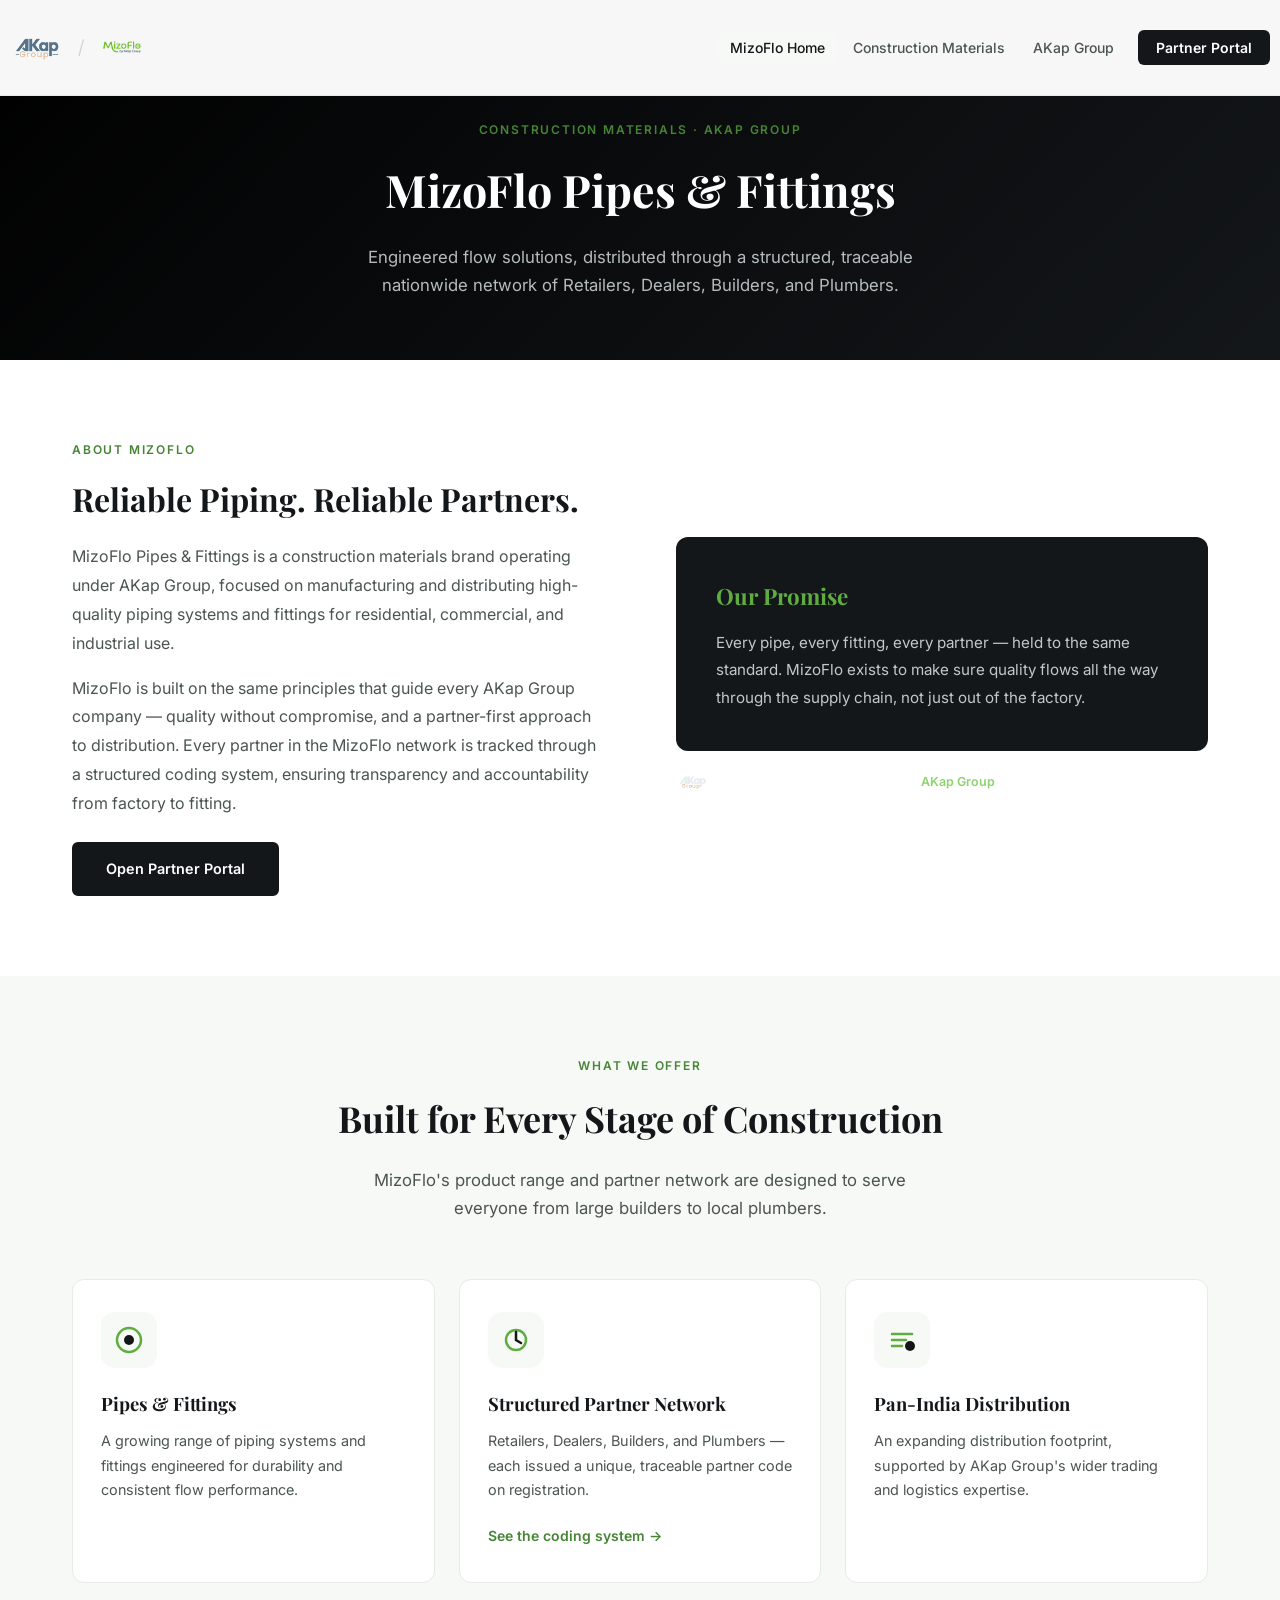
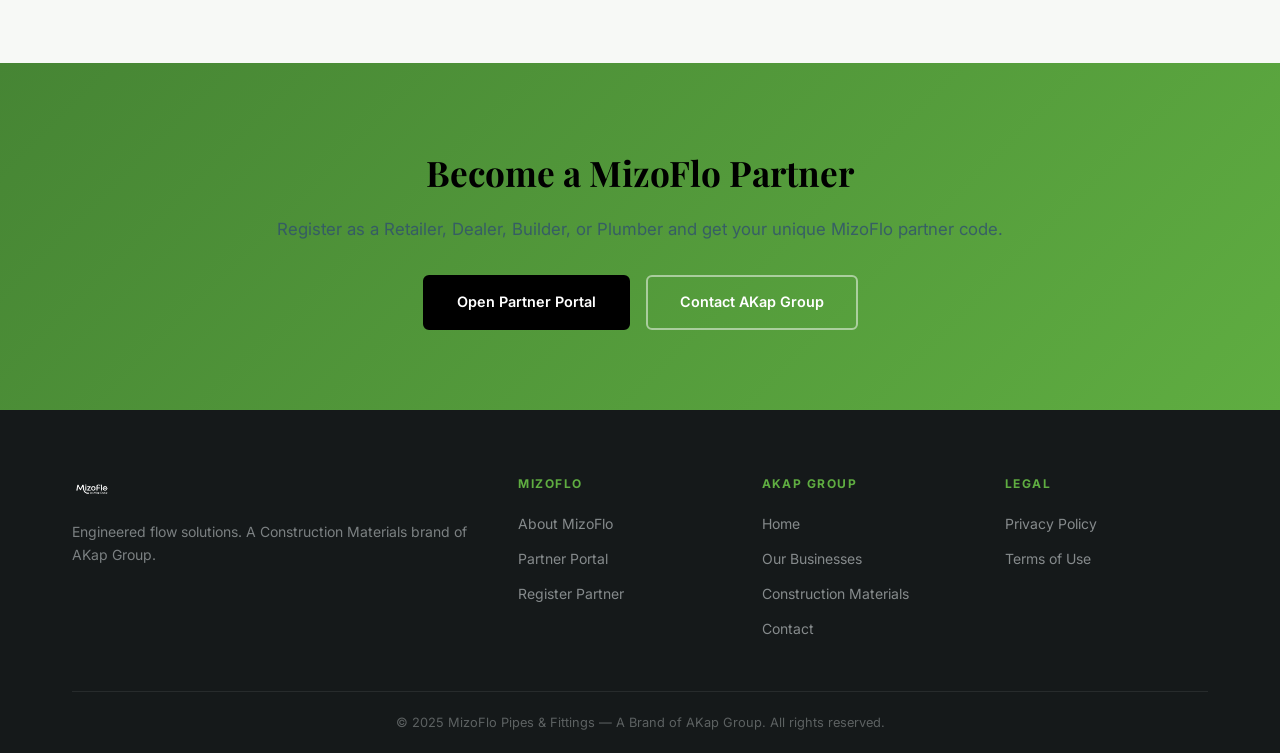
==== mizoflo.html @ f7d54fea "Add files via upload" ====
<!DOCTYPE html>
<html lang="en">
<head>
<meta charset="UTF-8">
<meta name="viewport" content="width=device-width, initial-scale=1.0">
<title>MizoFlo Pipes &amp; Fittings | A Construction Materials Brand of AKap Group</title>
<link rel="preconnect" href="https://fonts.googleapis.com">
<link href="https://fonts.googleapis.com/css2?family=Inter:wght@300;400;500;600;700&family=Playfair+Display:wght@400;600;700&display=swap" rel="stylesheet">
<link rel="stylesheet" href="style.css">
<link rel="stylesheet" href="mizoflo-theme.css">
</head>
<body>

<nav class="navbar" id="navbar">
  <div class="nav-container">
    <div class="dual-brand-logos">
      <a href="index.html" class="parent-brand-link" title="AKap Group">
        <img src="images/logo-light.png" alt="AKap Group" class="parent-brand-logo">
      </a>
      <span class="brand-divider">/</span>
      <a href="mizoflo.html" class="sub-brand-link" title="MizoFlo Pipes & Fittings">
        <img src="images/mizoflo-logo.png" alt="MizoFlo Pipes &amp; Fittings" class="sub-brand-logo">
      </a>
    </div>
    <button class="hamburger" id="hamburger" aria-label="Toggle menu"><span></span><span></span><span></span></button>
    <ul class="nav-links" id="navLinks">
      <li><a href="mizoflo.html" class="active">MizoFlo Home</a></li>
      <li><a href="construction-materials.html">Construction Materials</a></li>
      <li><a href="index.html">AKap Group</a></li>
      <li><a href="mizoflo-portal.html" class="nav-portal-btn">Partner Portal</a></li>
    </ul>
  </div>
</nav>

<section class="page-hero">
  <div class="container">
    <div class="section-eyebrow">Construction Materials · AKap Group</div>
    <h1>MizoFlo Pipes &amp; Fittings</h1>
    <p>Engineered flow solutions, distributed through a structured, traceable nationwide network of Retailers, Dealers, Builders, and Plumbers.</p>
  </div>
</section>

<section class="section">
  <div class="container">
    <div class="about-intro">
      <div class="about-text">
        <div class="section-eyebrow">About MizoFlo</div>
        <h2>Reliable Piping. Reliable Partners.</h2>
        <p>MizoFlo Pipes &amp; Fittings is a construction materials brand operating under AKap Group, focused on manufacturing and distributing high-quality piping systems and fittings for residential, commercial, and industrial use.</p>
        <p>MizoFlo is built on the same principles that guide every AKap Group company — quality without compromise, and a partner-first approach to distribution. Every partner in the MizoFlo network is tracked through a structured coding system, ensuring transparency and accountability from factory to fitting.</p>
        <a href="mizoflo-portal.html" class="btn-primary" style="margin-top: 8px;">Open Partner Portal</a>
      </div>
      <div>
        <div class="about-highlight">
          <h3>Our Promise</h3>
          <p>Every pipe, every fitting, every partner — held to the same standard. MizoFlo exists to make sure quality flows all the way through the supply chain, not just out of the factory.</p>
        </div>
        <div class="parent-brand-badge" style="margin-top:20px;">
          <img src="images/logo-dark.png" alt="AKap Group">
          <span>A Construction Materials brand of <a href="index.html">AKap Group</a></span>
        </div>
      </div>
    </div>
  </div>
</section>

<section class="section businesses-section" style="background: var(--off-white);">
  <div class="container">
    <div class="section-header">
      <div class="section-eyebrow">What We Offer</div>
      <h2>Built for Every Stage of Construction</h2>
      <p>MizoFlo's product range and partner network are designed to serve everyone from large builders to local plumbers.</p>
    </div>
    <div class="business-grid">
      <div class="business-card">
        <div class="business-icon-wrap">
          <svg width="32" height="32" viewBox="0 0 32 32" fill="none"><circle cx="16" cy="16" r="12" stroke="#5FAD41" stroke-width="2.5"/><circle cx="16" cy="16" r="5" fill="#14171A"/></svg>
        </div>
        <h3>Pipes &amp; Fittings</h3>
        <p>A growing range of piping systems and fittings engineered for durability and consistent flow performance.</p>
      </div>
      <div class="business-card">
        <div class="business-icon-wrap">
          <svg width="32" height="32" viewBox="0 0 32 32" fill="none"><circle cx="16" cy="16" r="10" stroke="#5FAD41" stroke-width="2.5"/><path d="M16 8v8l5 3" stroke="#14171A" stroke-width="2.5" stroke-linecap="round"/></svg>
        </div>
        <h3>Structured Partner Network</h3>
        <p>Retailers, Dealers, Builders, and Plumbers — each issued a unique, traceable partner code on registration.</p>
        <a href="mizoflo-portal.html#nomenclature" class="card-link">See the coding system →</a>
      </div>
      <div class="business-card">
        <div class="business-icon-wrap">
          <svg width="32" height="32" viewBox="0 0 32 32" fill="none"><path d="M6 10h20M6 16h14M6 22h10" stroke="#5FAD41" stroke-width="2.5" stroke-linecap="round"/><circle cx="24" cy="22" r="5" fill="#14171A"/></svg>
        </div>
        <h3>Pan-India Distribution</h3>
        <p>An expanding distribution footprint, supported by AKap Group's wider trading and logistics expertise.</p>
      </div>
    </div>
  </div>
</section>

<section class="cta-section">
  <div class="container">
    <div class="cta-inner">
      <h2>Become a MizoFlo Partner</h2>
      <p>Register as a Retailer, Dealer, Builder, or Plumber and get your unique MizoFlo partner code.</p>
      <div class="cta-actions">
        <a href="mizoflo-portal.html" class="btn-primary">Open Partner Portal</a>
        <a href="contact.html" class="btn-secondary-light">Contact AKap Group</a>
      </div>
    </div>
  </div>
</section>

<footer class="footer">
  <div class="container">
    <div class="footer-grid">
      <div class="footer-brand">
        <div class="footer-logo" style="margin-bottom:14px;">
          <img src="images/mizoflo-logo.png" alt="MizoFlo Pipes & Fittings" style="height:32px;filter:brightness(0) invert(1);">
        </div>
        <p>Engineered flow solutions. A Construction Materials brand of AKap Group.</p>
      </div>
      <div class="footer-links"><h5>MizoFlo</h5><ul><li><a href="mizoflo.html">About MizoFlo</a></li><li><a href="mizoflo-portal.html">Partner Portal</a></li><li><a href="mizoflo-portal.html#register">Register Partner</a></li></ul></div>
      <div class="footer-links"><h5>AKap Group</h5><ul><li><a href="index.html">Home</a></li><li><a href="businesses.html">Our Businesses</a></li><li><a href="construction-materials.html">Construction Materials</a></li><li><a href="contact.html">Contact</a></li></ul></div>
      <div class="footer-links"><h5>Legal</h5><ul><li><a href="#">Privacy Policy</a></li><li><a href="#">Terms of Use</a></li></ul></div>
    </div>
    <div class="footer-bottom"><p>© 2025 MizoFlo Pipes &amp; Fittings — A Brand of AKap Group. All rights reserved.</p></div>
  </div>
</footer>

<script src="main.js"></script>
</body>
</html>
---- style.css ----
/* ============================================
   AKap Group — Enterprise Website Stylesheet
   Brand Colors:
   Navy Blue:  #2F4F6F
   Gold:       #D5AF7F
   Silver:     #E1E8E9
   ============================================ */

*, *::before, *::after { box-sizing: border-box; margin: 0; padding: 0; }

:root {
  --navy:       #2F4F6F;
  --navy-dark:  #1E3347;
  --navy-light: #3D6385;
  --gold:       #D5AF7F;
  --gold-dark:  #B8925A;
  --gold-light: #E8CEAD;
  --silver:     #E1E8E9;
  --silver-dark:#C5D0D2;
  --white:      #FFFFFF;
  --off-white:  #F7F9FA;
  --text-dark:  #1A2A35;
  --text-mid:   #4A6070;
  --text-light: #7A90A0;
  --font-display: 'Playfair Display', Georgia, serif;
  --font-body:    'Inter', system-ui, sans-serif;
  --radius-sm:  6px;
  --radius-md:  12px;
  --radius-lg:  20px;
  --shadow-sm:  0 2px 8px rgba(47,79,111,0.08);
  --shadow-md:  0 6px 24px rgba(47,79,111,0.12);
  --shadow-lg:  0 16px 48px rgba(47,79,111,0.16);
  --transition: 0.25s ease;
}

html { scroll-behavior: smooth; }
body {
  font-family: var(--font-body);
  color: var(--text-dark);
  background: var(--white);
  line-height: 1.7;
  font-size: 16px;
}

/* ── UTILITY ── */
.container { max-width: 1200px; margin: 0 auto; padding: 0 2rem; }
.section { padding: 80px 0; }
.section-header { text-align: center; margin-bottom: 56px; }
.section-header h2 { font-family: var(--font-display); font-size: 2.25rem; color: var(--navy); margin-bottom: 16px; }
.section-header p { font-size: 1.05rem; color: var(--text-mid); max-width: 600px; margin: 0 auto; }
.section-eyebrow { font-size: 0.75rem; font-weight: 600; letter-spacing: 0.15em; text-transform: uppercase; color: var(--gold-dark); margin-bottom: 12px; }

/* ── BUTTONS ── */
.btn-primary {
  display: inline-block; padding: 13px 32px;
  background: var(--navy); color: var(--white);
  font-family: var(--font-body); font-size: 0.9rem; font-weight: 600;
  border-radius: var(--radius-sm); text-decoration: none;
  transition: background var(--transition), transform var(--transition);
  border: 2px solid var(--navy);
}
.btn-primary:hover { background: var(--navy-dark); transform: translateY(-1px); }

.btn-secondary {
  display: inline-block; padding: 13px 32px;
  background: transparent; color: var(--navy);
  font-family: var(--font-body); font-size: 0.9rem; font-weight: 600;
  border-radius: var(--radius-sm); text-decoration: none;
  border: 2px solid var(--navy);
  transition: background var(--transition), color var(--transition);
}
.btn-secondary:hover { background: var(--navy); color: var(--white); }

.btn-secondary-light {
  display: inline-block; padding: 13px 32px;
  background: transparent; color: var(--white);
  font-family: var(--font-body); font-size: 0.9rem; font-weight: 600;
  border-radius: var(--radius-sm); text-decoration: none;
  border: 2px solid rgba(255,255,255,0.5);
  transition: background var(--transition), border-color var(--transition);
}
.btn-secondary-light:hover { background: rgba(255,255,255,0.1); border-color: var(--white); }

.btn-gold {
  display: inline-block; padding: 13px 32px;
  background: var(--gold); color: var(--navy-dark);
  font-family: var(--font-body); font-size: 0.9rem; font-weight: 700;
  border-radius: var(--radius-sm); text-decoration: none;
  border: 2px solid var(--gold);
  transition: background var(--transition), transform var(--transition);
}
.btn-gold:hover { background: var(--gold-dark); transform: translateY(-1px); }

/* ── NAVBAR ── */
.navbar {
  position: fixed; top: 0; left: 0; right: 0; z-index: 1000;
  background: rgba(255,255,255,0.97); backdrop-filter: blur(12px);
  border-bottom: 1px solid var(--silver);
  transition: box-shadow var(--transition);
}
.navbar.scrolled { box-shadow: var(--shadow-md); }
.nav-container{
    max-width:1450px;
    margin:0 auto;
    padding:0 10px;
    display:flex;
    align-items:center;
    justify-content:space-between;
    height:95px;
}
.nav-logo { display: flex; align-items: center; gap: 4px; text-decoration: none; }
.logo-mark { font-family: var(--font-display); font-size: 1.6rem; font-weight: 700; line-height: 1; }
.logo-ak { color: var(--navy); }
.logo-ap { color: var(--gold-dark); }
.logo-group { font-family: var(--font-body); font-size: 0.75rem; font-weight: 600; letter-spacing: 0.1em; text-transform: uppercase; color: var(--text-mid); margin-left: 2px; align-self: flex-end; margin-bottom: 3px; }

.nav-links { list-style: none; display: flex; align-items: center; gap: 4px; }
.nav-links a {
  font-size: 0.875rem; font-weight: 500; color: var(--text-mid);
  text-decoration: none; padding: 8px 12px; border-radius: var(--radius-sm);
  transition: color var(--transition), background var(--transition);
}
.nav-links a:hover, .nav-links a.active { color: var(--navy); background: var(--off-white); }
.nav-links a.nav-portal-btn {
  background: var(--navy); color: var(--white);
  padding: 9px 18px; border-radius: var(--radius-sm);
  font-weight: 600; margin-left: 8px;
}
.nav-links a.nav-portal-btn:hover { background: var(--navy-dark); }

.hamburger { display: none; flex-direction: column; gap: 5px; background: none; border: none; cursor: pointer; padding: 6px; }
.hamburger span { width: 22px; height: 2px; background: var(--navy); border-radius: 2px; transition: var(--transition); display: block; }

/* ── HERO ── */
.hero {
  min-height: 100vh; padding-top: 80px;
  background: linear-gradient(135deg, var(--navy-dark) 0%, var(--navy) 50%, #3D6080 100%);
  display: flex; flex-direction: column; justify-content: center;
  position: relative; overflow: hidden;
}
.hero-bg-pattern {
  position: absolute; inset: 0;
  background-image: radial-gradient(circle at 20% 80%, rgba(213,175,127,0.12) 0%, transparent 50%),
                    radial-gradient(circle at 80% 20%, rgba(225,232,233,0.08) 0%, transparent 50%);
}
.hero-content {
  position: relative; z-index: 1;
  max-width: 1200px; margin: 0 auto; padding: 60px 2rem 40px;
  max-width: 800px;
}
.hero-eyebrow { font-size: 0.75rem; font-weight: 600; letter-spacing: 0.2em; text-transform: uppercase; color: var(--gold); margin-bottom: 20px; }
.hero-title {
  font-family: var(--font-display); font-size: clamp(2.5rem, 6vw, 4.5rem);
  font-weight: 700; line-height: 1.1; color: var(--white); margin-bottom: 24px;
}
.hero-title-accent { color: var(--gold); }
.hero-subtitle { font-size: 1.1rem; color: rgba(225,232,233,0.85); max-width: 580px; margin-bottom: 40px; line-height: 1.8; }
.hero-actions { display: flex; gap: 16px; flex-wrap: wrap; }

.hero-visual {
  position: relative; z-index: 1;
  max-width: 1200px; margin: 0 auto; padding: 0 2rem 60px;
  display: flex; gap: 20px; flex-wrap: wrap;
}
.hero-stat-card {
  background: rgba(255,255,255,0.08); border: 1px solid rgba(255,255,255,0.15);
  border-radius: var(--radius-md); padding: 20px 28px;
  backdrop-filter: blur(10px);
}
.stat-number { font-family: var(--font-display); font-size: 1.5rem; font-weight: 700; color: var(--gold); line-height: 1.1; }
.stat-label { font-size: 0.8rem; font-weight: 500; color: rgba(225,232,233,0.7); text-transform: uppercase; letter-spacing: 0.1em; margin-top: 4px; }

/* ── MISSION STRIP ── */
.mission-strip { background: var(--navy); padding: 60px 0; }
.mission-grid { display: grid; grid-template-columns: 1fr 1px 1fr; gap: 48px; align-items: start; }
.mission-divider { background: rgba(255,255,255,0.15); align-self: stretch; }
.mission-card { text-align: center; padding: 0 24px; }
.mission-icon { font-size: 1.8rem; color: var(--gold); margin-bottom: 16px; display: block; }
.mission-card h3 { font-family: var(--font-display); font-size: 1.4rem; color: var(--white); margin-bottom: 14px; }
.mission-card p { color: rgba(225,232,233,0.8); font-size: 0.95rem; line-height: 1.8; }

/* ── BUSINESS CARDS ── */
.businesses-section { background: var(--off-white); }
.business-grid { display: grid; grid-template-columns: repeat(auto-fit, minmax(240px, 1fr)); gap: 24px; }
.business-card {
  background: var(--white); border: 1px solid var(--silver);
  border-radius: var(--radius-md); padding: 32px 28px;
  transition: box-shadow var(--transition), transform var(--transition);
}
.business-card:hover { box-shadow: var(--shadow-md); transform: translateY(-4px); }
.business-icon-wrap { margin-bottom: 20px; width: 56px; height: 56px; background: var(--off-white); border-radius: 14px; display: flex; align-items: center; justify-content: center; }
.business-card h3 { font-family: var(--font-display); font-size: 1.15rem; color: var(--navy); margin-bottom: 10px; }
.business-card p { font-size: 0.9rem; color: var(--text-mid); line-height: 1.7; margin-bottom: 20px; }
.card-link { font-size: 0.875rem; font-weight: 600; color: var(--gold-dark); text-decoration: none; transition: color var(--transition); }
.card-link:hover { color: var(--navy); }

/* ── LEADERSHIP TEASER ── */
.leadership-teaser { background: var(--white); }
.leadership-inner { display: grid; grid-template-columns: 1fr 1fr; gap: 72px; align-items: center; }
.leadership-text .section-eyebrow { text-align: left; }
.leadership-text h2 { font-family: var(--font-display); font-size: 2rem; color: var(--navy); margin-bottom: 16px; }
.leadership-text p { color: var(--text-mid); margin-bottom: 28px; line-height: 1.8; }

.leadership-cards { display: flex; flex-direction: column; gap: 16px; }
.leader-preview-card {
  display: flex; gap: 16px; align-items: flex-start;
  background: var(--off-white); border: 1px solid var(--silver);
  border-radius: var(--radius-md); padding: 20px;
}
.leader-avatar {
  width: 52px; height: 52px; border-radius: 50%; flex-shrink: 0;
  display: flex; align-items: center; justify-content: center;
  font-size: 0.7rem; font-weight: 700; color: var(--white); letter-spacing: 0.05em;
}
.leader-name { font-weight: 600; color: var(--navy); font-size: 0.9rem; }
.leader-title { font-size: 0.78rem; color: var(--gold-dark); font-weight: 500; margin-top: 2px; text-transform: uppercase; letter-spacing: 0.05em; }
.leader-quote { font-size: 0.83rem; color: var(--text-mid); margin-top: 8px; font-style: italic; line-height: 1.6; }

/* ── VALUES ── */
.values-section { background: var(--navy); }
.values-section .section-header h2 { color: var(--white); }
.values-section .section-header p { color: rgba(225,232,233,0.75); }
.values-grid { display: grid; grid-template-columns: repeat(auto-fit, minmax(200px, 1fr)); gap: 2px; }
.value-item {
  background: rgba(255,255,255,0.04); border: 1px solid rgba(255,255,255,0.08);
  padding: 36px 28px;
  transition: background var(--transition);
}
.value-item:hover { background: rgba(255,255,255,0.07); }
.value-number { font-family: var(--font-display); font-size: 2.5rem; font-weight: 700; color: rgba(213,175,127,0.3); line-height: 1; margin-bottom: 16px; }
.value-item h4 { font-size: 1.05rem; font-weight: 600; color: var(--gold); margin-bottom: 10px; }
.value-item p { font-size: 0.875rem; color: rgba(225,232,233,0.7); line-height: 1.7; }

/* ── CTA SECTION ── */
.cta-section {
  background: linear-gradient(135deg, var(--gold-dark) 0%, var(--gold) 100%);
  padding: 80px 0;
}
.cta-inner { text-align: center; }
.cta-inner h2 { font-family: var(--font-display); font-size: 2.2rem; color: var(--navy-dark); margin-bottom: 12px; }
.cta-inner p { font-size: 1.05rem; color: rgba(47,79,111,0.8); margin-bottom: 32px; }
.cta-actions { display: flex; gap: 16px; justify-content: center; flex-wrap: wrap; }
.cta-actions .btn-primary { background: var(--navy-dark); border-color: var(--navy-dark); }

/* ── FOOTER ── */
.footer { background: var(--text-dark); padding: 64px 0 0; }
.footer-grid { display: grid; grid-template-columns: 2fr 1fr 1fr 1fr; gap: 40px; padding-bottom: 40px; }
.footer-logo { font-family: var(--font-display); font-size: 1.6rem; font-weight: 700; display: flex; align-items: baseline; gap: 4px; margin-bottom: 14px; }
.footer-logo .logo-group { font-family: var(--font-body); font-size: 0.75rem; letter-spacing: 0.1em; text-transform: uppercase; }
.footer-brand p { font-size: 0.875rem; color: rgba(225,232,233,0.5); line-height: 1.7; }
.footer-links h5 { font-size: 0.75rem; font-weight: 700; text-transform: uppercase; letter-spacing: 0.12em; color: var(--gold); margin-bottom: 16px; }
.footer-links ul { list-style: none; }
.footer-links li { margin-bottom: 8px; }
.footer-links a { font-size: 0.875rem; color: rgba(225,232,233,0.55); text-decoration: none; transition: color var(--transition); }
.footer-links a:hover { color: var(--silver); }
.footer-bottom {
  border-top: 1px solid rgba(255,255,255,0.08);
  padding: 20px 0; text-align: center;
}
.footer-bottom p { font-size: 0.8rem; color: rgba(225,232,233,0.35); }

/* ── PAGE HERO (inner pages) ── */
.page-hero {
  background: linear-gradient(135deg, var(--navy-dark), var(--navy));
  padding: 120px 0 60px; text-align: center;
}
.page-hero h1 { font-family: var(--font-display); font-size: 2.8rem; color: var(--white); margin-bottom: 14px; }
.page-hero p { font-size: 1.05rem; color: rgba(225,232,233,0.8); max-width: 560px; margin: 0 auto; }

/* ── ABOUT PAGE ── */
.about-intro { display: grid; grid-template-columns: 1fr 1fr; gap: 72px; align-items: center; }
.about-text h2 { font-family: var(--font-display); font-size: 2rem; color: var(--navy); margin-bottom: 16px; }
.about-text p { color: var(--text-mid); line-height: 1.8; margin-bottom: 16px; }
.about-highlight { background: var(--navy); border-radius: var(--radius-md); padding: 40px; }
.about-highlight h3 { font-family: var(--font-display); font-size: 1.4rem; color: var(--gold); margin-bottom: 14px; }
.about-highlight p { color: rgba(225,232,233,0.85); font-size: 0.95rem; line-height: 1.8; }

.timeline { position: relative; padding-left: 32px; }
.timeline::before { content: ''; position: absolute; left: 0; top: 0; bottom: 0; width: 2px; background: linear-gradient(180deg, var(--navy), var(--gold)); }
.timeline-item { position: relative; margin-bottom: 40px; }
.timeline-item::before { content: ''; position: absolute; left: -36px; top: 6px; width: 10px; height: 10px; border-radius: 50%; background: var(--gold); border: 2px solid var(--white); box-shadow: 0 0 0 2px var(--gold); }
.timeline-year { font-size: 0.75rem; font-weight: 700; color: var(--gold-dark); text-transform: uppercase; letter-spacing: 0.1em; margin-bottom: 6px; }
.timeline-item h4 { font-weight: 600; color: var(--navy); margin-bottom: 6px; }
.timeline-item p { font-size: 0.9rem; color: var(--text-mid); line-height: 1.7; }

/* ── DIRECTORS PAGE ── */
.directors-grid { display: grid; grid-template-columns: repeat(auto-fit, minmax(400px, 1fr)); gap: 32px; }
.director-card {
  background: var(--white); border: 1px solid var(--silver);
  border-radius: var(--radius-lg); overflow: hidden;
  box-shadow: var(--shadow-sm);
  transition: box-shadow var(--transition);
}
.director-card:hover { box-shadow: var(--shadow-md); }
.director-card-header { background: var(--navy); padding: 40px; display: flex; align-items: center; gap: 24px; }
.director-avatar-lg {
  width: 80px; height: 80px; border-radius: 50%; flex-shrink: 0;
  display: flex; align-items: center; justify-content: center;
  font-size: 0.85rem; font-weight: 700; color: var(--navy-dark); background: var(--gold);
  letter-spacing: 0.05em; border: 3px solid rgba(255,255,255,0.2);
}
.director-header-info {}
.director-card-name { font-family: var(--font-display); font-size: 1.35rem; color: var(--white); }
.director-card-title { font-size: 0.8rem; color: var(--gold); font-weight: 600; text-transform: uppercase; letter-spacing: 0.1em; margin-top: 4px; }
.director-card-body { padding: 32px; }
.director-card-quote {
  font-family: var(--font-display); font-size: 1.05rem; color: var(--navy);
  border-left: 3px solid var(--gold); padding-left: 16px; margin-bottom: 24px;
  font-style: italic; line-height: 1.7;
}
.director-card-bio { font-size: 0.9rem; color: var(--text-mid); line-height: 1.8; }
.director-tags { display: flex; flex-wrap: wrap; gap: 8px; margin-top: 20px; }
.director-tag { background: var(--off-white); border: 1px solid var(--silver); border-radius: 100px; padding: 5px 14px; font-size: 0.78rem; font-weight: 500; color: var(--navy); }

/* ── BUSINESSES PAGE ── */
.business-detail-card {
  display: grid; grid-template-columns: 1fr 2fr; gap: 0;
  background: var(--white); border: 1px solid var(--silver);
  border-radius: var(--radius-md); overflow: hidden; margin-bottom: 24px;
  box-shadow: var(--shadow-sm);
}
.business-detail-sidebar { background: var(--navy); padding: 36px; display: flex; flex-direction: column; justify-content: center; }
.business-detail-num { font-family: var(--font-display); font-size: 4rem; font-weight: 700; color: rgba(213,175,127,0.25); line-height: 1; }
.business-detail-name { font-family: var(--font-display); font-size: 1.25rem; color: var(--white); margin-top: 8px; }
.business-detail-content { padding: 36px; }
.business-detail-content h3 { font-family: var(--font-display); font-size: 1.4rem; color: var(--navy); margin-bottom: 12px; }
.business-detail-content p { color: var(--text-mid); line-height: 1.8; margin-bottom: 16px; }
.business-detail-content ul { list-style: none; }
.business-detail-content ul li { font-size: 0.9rem; color: var(--text-mid); padding: 4px 0; }
.business-detail-content ul li::before { content: '—'; color: var(--gold-dark); margin-right: 10px; }

/* ── RETAILER PORTAL ── */
.portal-layout { display: grid; grid-template-columns: 280px 1fr; gap: 0; min-height: calc(100vh - 70px); }
.portal-sidebar {
  background: var(--navy); padding: 32px 0;
  position: sticky; top: 70px; height: calc(100vh - 70px); overflow-y: auto;
}
.portal-sidebar-logo { padding: 0 24px 24px; border-bottom: 1px solid rgba(255,255,255,0.1); margin-bottom: 24px; }
.portal-sidebar-logo span { font-family: var(--font-display); font-size: 1.1rem; color: var(--white); display: block; }
.portal-sidebar-logo small { font-size: 0.75rem; color: rgba(225,232,233,0.5); }
.portal-nav-section { margin-bottom: 8px; }
.portal-nav-label { font-size: 0.68rem; font-weight: 700; text-transform: uppercase; letter-spacing: 0.15em; color: rgba(213,175,127,0.6); padding: 8px 24px; }
.portal-nav-item {
  display: flex; align-items: center; gap: 12px;
  padding: 10px 24px; font-size: 0.875rem; font-weight: 500; color: rgba(225,232,233,0.7);
  cursor: pointer; transition: background var(--transition), color var(--transition);
  border-left: 3px solid transparent;
}
.portal-nav-item:hover { background: rgba(255,255,255,0.06); color: var(--white); }
.portal-nav-item.active { background: rgba(255,255,255,0.08); color: var(--white); border-left-color: var(--gold); }
.portal-nav-icon { font-size: 1.1rem; opacity: 0.8; }

.portal-main { background: var(--off-white); padding: 36px; }
.portal-topbar { display: flex; justify-content: space-between; align-items: center; margin-bottom: 28px; }
.portal-topbar h2 { font-family: var(--font-display); font-size: 1.7rem; color: var(--navy); }
.portal-user-badge { display: flex; align-items: center; gap: 12px; background: var(--white); border: 1px solid var(--silver); border-radius: 100px; padding: 8px 16px; }
.portal-user-badge span { font-size: 0.875rem; font-weight: 500; color: var(--navy); }
.portal-user-avatar { width: 32px; height: 32px; border-radius: 50%; background: var(--navy); display: flex; align-items: center; justify-content: center; font-size: 0.65rem; font-weight: 700; color: var(--white); }

.portal-stats-grid { display: grid; grid-template-columns: repeat(4, 1fr); gap: 16px; margin-bottom: 28px; }
.portal-stat-card { background: var(--white); border: 1px solid var(--silver); border-radius: var(--radius-md); padding: 20px 22px; }
.portal-stat-card .psc-label { font-size: 0.75rem; font-weight: 600; text-transform: uppercase; letter-spacing: 0.08em; color: var(--text-light); margin-bottom: 6px; }
.portal-stat-card .psc-value { font-family: var(--font-display); font-size: 1.8rem; font-weight: 700; color: var(--navy); }
.portal-stat-card .psc-sub { font-size: 0.78rem; color: var(--text-light); margin-top: 4px; }

.portal-panel { background: var(--white); border: 1px solid var(--silver); border-radius: var(--radius-md); overflow: hidden; margin-bottom: 24px; }
.portal-panel-header { padding: 20px 24px; border-bottom: 1px solid var(--silver); display: flex; justify-content: space-between; align-items: center; }
.portal-panel-header h3 { font-weight: 600; color: var(--navy); font-size: 1rem; }
.portal-panel-body { padding: 24px; }

.data-table { width: 100%; border-collapse: collapse; }
.data-table th { font-size: 0.75rem; font-weight: 700; text-transform: uppercase; letter-spacing: 0.08em; color: var(--text-light); padding: 10px 14px; border-bottom: 2px solid var(--silver); text-align: left; background: var(--off-white); }
.data-table td { padding: 12px 14px; border-bottom: 1px solid var(--silver); font-size: 0.875rem; color: var(--text-dark); }
.data-table tr:last-child td { border-bottom: none; }
.data-table tr:hover td { background: var(--off-white); }

.badge { display: inline-block; padding: 3px 10px; border-radius: 100px; font-size: 0.72rem; font-weight: 600; text-transform: uppercase; letter-spacing: 0.05em; }
.badge-retailer { background: #EBF4FF; color: #2F4F6F; }
.badge-dealer   { background: #FFF5E6; color: #8A5E1A; }
.badge-builder  { background: #EDF7EE; color: #1E5E23; }
.badge-plumber  { background: #F0EDFF; color: #4A2E8A; }
.badge-urban    { background: #E6F7F5; color: #1A5E54; }
.badge-rural    { background: #FEF0E8; color: #7A3A14; }

.form-group { margin-bottom: 20px; }
.form-label { display: block; font-size: 0.8rem; font-weight: 600; color: var(--text-dark); margin-bottom: 6px; text-transform: uppercase; letter-spacing: 0.06em; }
.form-input, .form-select {
  width: 100%; padding: 10px 14px;
  border: 1.5px solid var(--silver); border-radius: var(--radius-sm);
  font-family: var(--font-body); font-size: 0.9rem; color: var(--text-dark);
  background: var(--white); transition: border-color var(--transition);
  outline: none;
}
.form-input:focus, .form-select:focus { border-color: var(--navy); box-shadow: 0 0 0 3px rgba(47,79,111,0.1); }
.form-grid { display: grid; grid-template-columns: 1fr 1fr; gap: 16px; }
.form-grid-3 { display: grid; grid-template-columns: 1fr 1fr 1fr; gap: 16px; }

.code-display {
  background: var(--navy); color: var(--gold); font-family: monospace;
  font-size: 1.4rem; letter-spacing: 0.15em; padding: 16px 24px;
  border-radius: var(--radius-sm); display: inline-block; margin-top: 8px;
}

/* ── CONTACT PAGE ── */
.contact-grid { display: grid; grid-template-columns: 1fr 1.5fr; gap: 56px; }
.contact-info h2 { font-family: var(--font-display); font-size: 1.8rem; color: var(--navy); margin-bottom: 16px; }
.contact-info p { color: var(--text-mid); line-height: 1.8; margin-bottom: 28px; }
.contact-item { display: flex; align-items: flex-start; gap: 16px; margin-bottom: 20px; }
.contact-item-icon { width: 40px; height: 40px; background: var(--off-white); border: 1px solid var(--silver); border-radius: var(--radius-sm); display: flex; align-items: center; justify-content: center; flex-shrink: 0; color: var(--navy); font-size: 1rem; }
.contact-item-label { font-size: 0.75rem; font-weight: 700; text-transform: uppercase; letter-spacing: 0.1em; color: var(--gold-dark); margin-bottom: 2px; }
.contact-item-value { font-size: 0.9rem; color: var(--text-dark); }

.contact-form-wrap { background: var(--white); border: 1px solid var(--silver); border-radius: var(--radius-lg); padding: 40px; box-shadow: var(--shadow-sm); }
.contact-form-wrap h3 { font-family: var(--font-display); font-size: 1.4rem; color: var(--navy); margin-bottom: 24px; }

/* ── NOMENCLATURE EXPLAINER ── */
.nomenclature-box { background: var(--navy); border-radius: var(--radius-md); padding: 36px; }
.nomen-code { font-family: monospace; font-size: 2rem; font-weight: 700; color: var(--gold); letter-spacing: 0.2em; margin-bottom: 28px; display: block; }
.nomen-breakdown { display: grid; grid-template-columns: repeat(6, 1fr); gap: 8px; }
.nomen-segment { text-align: center; }
.nomen-seg-value { background: rgba(255,255,255,0.12); color: var(--white); font-family: monospace; font-size: 1rem; font-weight: 700; padding: 10px; border-radius: var(--radius-sm); margin-bottom: 6px; }
.nomen-seg-label { font-size: 0.68rem; color: rgba(225,232,233,0.6); text-transform: uppercase; letter-spacing: 0.08em; }

/* ── RESPONSIVE ── */
@media (max-width: 1024px) {
  .portal-layout { grid-template-columns: 1fr; }
  .portal-sidebar { position: static; height: auto; display: none; }
  .portal-stats-grid { grid-template-columns: repeat(2, 1fr); }
  .leadership-inner { grid-template-columns: 1fr; gap: 40px; }
  .footer-grid { grid-template-columns: 1fr 1fr; }
}
@media (max-width: 768px) {
  .nav-links { display: none; flex-direction: column; position: absolute; top: 70px; left: 0; right: 0; background: var(--white); border-bottom: 1px solid var(--silver); padding: 16px; gap: 4px; box-shadow: var(--shadow-md); }
  .nav-links.open { display: flex; }
  .hamburger { display: flex; }
  .section { padding: 56px 0; }
  .hero-content { padding: 60px 1.5rem 20px; }
  .hero-visual { padding: 0 1.5rem 40px; }
  .mission-grid { grid-template-columns: 1fr; }
  .mission-divider { height: 1px; width: 100%; }
  .about-intro, .contact-grid { grid-template-columns: 1fr; }
  .business-detail-card { grid-template-columns: 1fr; }
  .directors-grid { grid-template-columns: 1fr; }
  .portal-stats-grid { grid-template-columns: 1fr 1fr; }
  .footer-grid { grid-template-columns: 1fr; gap: 28px; }
  .form-grid, .form-grid-3 { grid-template-columns: 1fr; }
  .nomen-breakdown { grid-template-columns: repeat(3, 1fr); }
}
@media (max-width: 480px) {
  .hero-title { font-size: 2rem; }
  .portal-stats-grid { grid-template-columns: 1fr; }
}

/* ── ANIMATIONS ── */
@keyframes fadeInUp { from { opacity: 0; transform: translateY(20px); } to { opacity: 1; transform: translateY(0); } }
.fade-in-up { animation: fadeInUp 0.6s ease forwards; }
.fade-in-up-delay-1 { animation-delay: 0.1s; opacity: 0; animation-fill-mode: forwards; animation-name: fadeInUp; animation-duration: 0.6s; animation-timing-function: ease; }
.fade-in-up-delay-2 { animation-delay: 0.2s; opacity: 0; animation-fill-mode: forwards; animation-name: fadeInUp; animation-duration: 0.6s; animation-timing-function: ease; }
.fade-in-up-delay-3 { animation-delay: 0.3s; opacity: 0; animation-fill-mode: forwards; animation-name: fadeInUp; animation-duration: 0.6s; animation-timing-function: ease; }

/* ── SUCCESS / TOAST ── */
.toast {
  position: fixed; bottom: 32px; right: 32px; z-index: 9999;
  background: var(--navy); color: var(--white);
  padding: 14px 24px; border-radius: var(--radius-md);
  font-size: 0.9rem; font-weight: 500;
  box-shadow: var(--shadow-lg);
  transform: translateY(100px); opacity: 0;
  transition: transform 0.3s ease, opacity 0.3s ease;
}
.toast.show { transform: translateY(0); opacity: 1; }
.toast-gold { background: var(--gold-dark); color: var(--white); }
.site-logo{
    height:96px;
    width:auto;
    max-width:264px;
    display:block;
    object-fit:contain;
    object-position:left center;
}

.nav-logo{
    display:flex;
    align-items:center;
    margin-left:0;
    flex-shrink:0;
}

@media (max-width:768px){
    .site-logo{
        height:67px;
        max-width:192px;
    }
}
.footer-logo-img{
    height:55px;
    width:auto;
}
.portal-logo{
    width:160px;
    margin-bottom:15px;
}
.director-photo{
    width:90px;
    height:90px;
    border-radius:50%;
    object-fit:cover;
    border:4px solid rgba(255,255,255,.25);
    flex-shrink:0;
}
.leader-avatar-img{
    width:52px;
    height:52px;
    border-radius:50%;
    object-fit:cover;
}

/* ════════════════════════════════════════════════════════════
   SUB-BRAND / DUAL-LOGO HEADER
   Used on subsidiary brand pages (e.g. MizoFlo) to show the
   parent AKap Group identity alongside the subsidiary brand.
   Colors here use var(--gold)/var(--navy) etc. so they inherit
   whichever brand theme file is loaded on that page.
   ════════════════════════════════════════════════════════════ */
.dual-brand-logos { display: flex; align-items: center; gap: 14px; }
.parent-brand-link { display: flex; align-items: center; text-decoration: none; }
.parent-brand-logo { height: 30px; width: auto; opacity: 0.8; transition: opacity var(--transition); }
.parent-brand-link:hover .parent-brand-logo { opacity: 1; }
.brand-divider { color: var(--silver-dark); font-size: 1.2rem; font-weight: 300; line-height: 1; }
.sub-brand-link { display: flex; align-items: center; text-decoration: none; }
.sub-brand-logo { height: 38px; width: auto; }
.parent-brand-badge {
  display: inline-flex; align-items: center; gap: 8px;
  font-size: 0.78rem; color: rgba(255,255,255,0.6);
}
.parent-brand-badge img { height: 18px; opacity: 0.9; }
.parent-brand-badge a { color: var(--gold-light); text-decoration: none; font-weight: 600; }
.parent-brand-badge a:hover { text-decoration: underline; }

/* ════════════════════════════════════════════════════════════
   BUSINESS AREA CARDS
   Used on businesses.html (area overview) and on each business
   area page (e.g. construction-materials.html) to list the
   companies/brands operating within that vertical.
   ════════════════════════════════════════════════════════════ */
.area-grid { display: grid; grid-template-columns: repeat(auto-fit, minmax(260px, 1fr)); gap: 24px; }
.area-card {
  background: var(--white); border: 1px solid var(--silver);
  border-radius: var(--radius-md); padding: 32px;
  text-decoration: none; display: block;
  transition: transform var(--transition), box-shadow var(--transition);
}
.area-card:hover { transform: translateY(-4px); box-shadow: var(--shadow-md); }
.area-card-logo-wrap {
  height: 56px; display: flex; align-items: center; margin-bottom: 22px;
}
.area-card-logo { height: 100%; max-width: 160px; width: auto; object-fit: contain; }
.area-card h3 { font-family: var(--font-display); color: var(--navy); font-size: 1.2rem; margin-bottom: 8px; }
.area-card p { font-size: 0.9rem; color: var(--text-mid); line-height: 1.7; margin-bottom: 18px; }
.area-card .card-link { font-weight: 600; }
.area-card-tag {
  display: inline-block; font-size: 0.7rem; font-weight: 700;
  text-transform: uppercase; letter-spacing: 0.08em;
  padding: 4px 12px; border-radius: 100px; margin-bottom: 14px;
}

/* ════════════════════════════════════════════════════════════
   BUSINESSES NAV DROPDOWN
   Top-level "Businesses" → flyout list of Business Areas →
   each area flies out further into the Brands within it.
   Currently: Construction Materials → MizoFlo Pipes & Fittings.
   Extend by duplicating .nav-dropdown-area blocks for new
   areas, and .nav-dropdown-brand-link rows for new brands.
   ════════════════════════════════════════════════════════════ */
.nav-dropdown { position: relative; }
.nav-dropdown-toggle { display: inline-block; }
.nav-dropdown-panel {
  position: absolute; top: 100%; left: 0; margin-top: 8px;
  background: var(--white); border: 1px solid var(--silver);
  border-radius: var(--radius-sm); box-shadow: var(--shadow-md);
  min-width: 250px; padding: 8px; z-index: 1100;
  opacity: 0; visibility: hidden; transform: translateY(6px);
  transition: opacity 0.2s ease, transform 0.2s ease, visibility 0.2s ease;
}
.nav-dropdown:hover .nav-dropdown-panel,
.nav-dropdown-panel:hover,
.nav-dropdown:focus-within .nav-dropdown-panel {
  opacity: 1; visibility: visible; transform: translateY(0);
}
.nav-dropdown-area { position: relative; }
.nav-dropdown-area-link {
  display: flex; align-items: center; justify-content: space-between; gap: 10px;
  padding: 10px 14px; border-radius: var(--radius-sm);
  color: var(--text-dark); text-decoration: none;
  font-weight: 600; font-size: 0.875rem;
}
.nav-dropdown-area-link:hover { background: var(--off-white); color: var(--navy); }
.nav-dropdown-area-arrow { color: var(--text-light); font-size: 1rem; }
.nav-dropdown-brands {
  position: absolute; top: 0; left: 100%; margin-left: 6px;
  background: var(--white); border: 1px solid var(--silver);
  border-radius: var(--radius-sm); box-shadow: var(--shadow-md);
  min-width: 230px; padding: 8px; z-index: 1100;
  opacity: 0; visibility: hidden; transform: translateX(6px);
  transition: opacity 0.2s ease, transform 0.2s ease, visibility 0.2s ease;
}
.nav-dropdown-area:hover .nav-dropdown-brands,
.nav-dropdown-brands:hover {
  opacity: 1; visibility: visible; transform: translateX(0);
}
.nav-dropdown-brand-link {
  display: block; padding: 9px 14px; border-radius: var(--radius-sm);
  color: var(--text-mid); text-decoration: none; font-size: 0.85rem;
}
.nav-dropdown-brand-link:hover { background: var(--off-white); color: var(--navy); }

@media (max-width: 768px) {
  .nav-dropdown-panel {
    position: static; opacity: 1; visibility: visible; transform: none;
    box-shadow: none; border: none; min-width: auto;
    padding: 2px 0 6px 14px; margin-top: 4px;
  }
  .nav-dropdown-brands {
    position: static; opacity: 1; visibility: visible; transform: none;
    box-shadow: none; border: none; min-width: auto;
    margin-left: 0; padding: 0 0 0 14px;
  }
  .nav-dropdown-area-link { padding: 8px 14px; }
}
---- mizoflo-theme.css ----
/* ════════════════════════════════════════════════════════════════
   MIZOFLO PIPES & FITTINGS — BRAND THEME
   ════════════════════════════════════════════════════════════════
   This file is the ONLY place you need to edit to change MizoFlo's
   brand colors across the entire MizoFlo section of the site
   (mizoflo.html, mizoflo-portal.html, and any future MizoFlo pages).

   HOW IT WORKS:
   style.css defines the site's components (buttons, cards, nav,
   portal UI, badges, hero sections, etc.) using CSS variables like
   --navy and --gold instead of hardcoded colors. On MizoFlo pages,
   we load style.css FIRST and this file SECOND. Because this file
   re-declares those same variable names, every shared component
   automatically re-themes itself in MizoFlo's colors — no other
   CSS file needs to change.

   TO REBRAND MIZOFLO IN THE FUTURE: just edit the hex values below.
   TO ADD A NEW BRAND/COMPANY: copy this file (e.g. brand-newco.css),
   change the hex values, and load it instead of this one on that
   company's pages.
   ════════════════════════════════════════════════════════════════ */

:root {
  /* Primary / structural color — replaces AKap "navy" everywhere
     (navbar accents, dark sections, sidebar, headers, footer bg) */
  --navy:        #14171A;   /* MizoFlo Black */
  --navy-dark:   #000000;
  --navy-light:  #2B2F33;

  /* Accent color — replaces AKap "gold" everywhere
     (buttons, links, highlights, badges, active states) */
  --gold:        #5FAD41;   /* MizoFlo Parrot Green */
  --gold-dark:   #468534;
  --gold-light:  #8ED16F;

  /* Neutral tones — kept close to the base palette so layout,
     spacing and contrast remain consistent; tuned to feel
     cohesive with black + green instead of navy + gold */
  --silver:      #E7EAE6;
  --silver-dark: #CBD2C7;
  --off-white:   #F7F9F6;
  --text-dark:   #15191A;
  --text-mid:    #4B5550;
  --text-light:  #7C8A82;
}
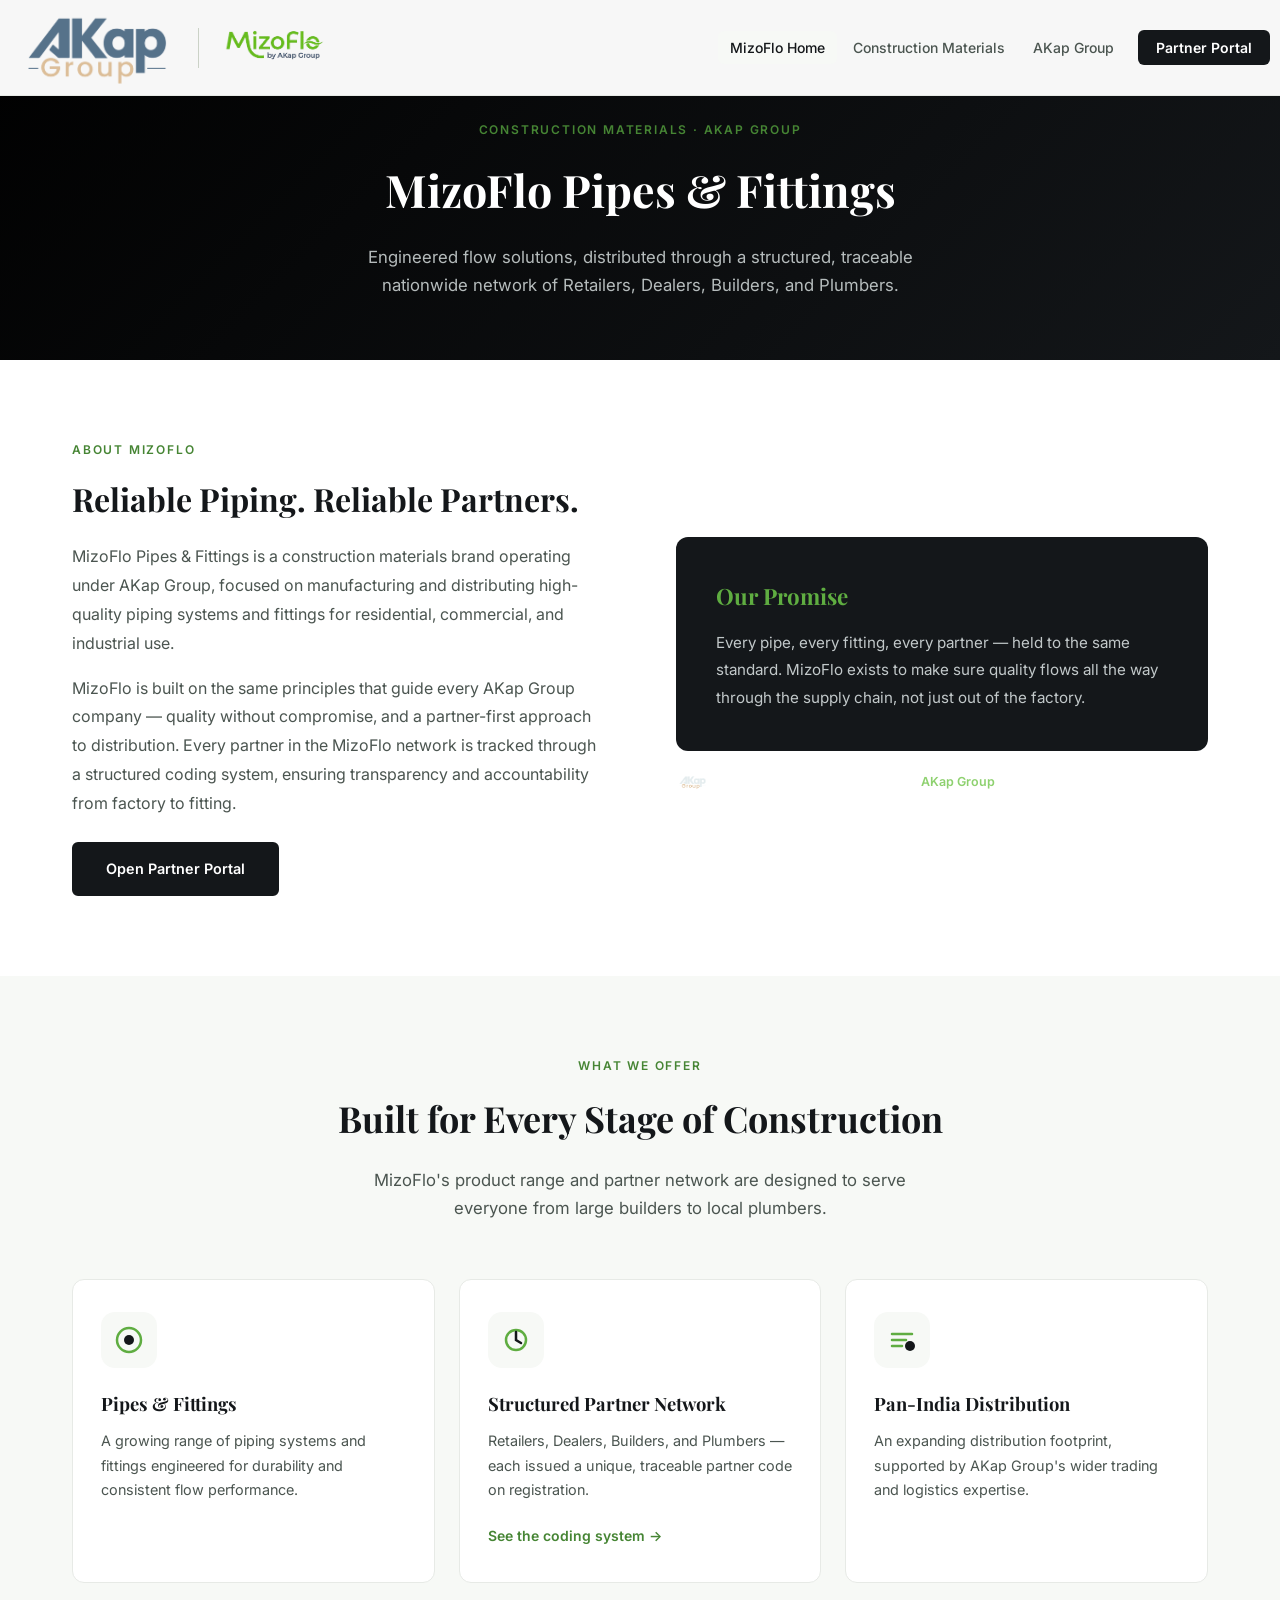
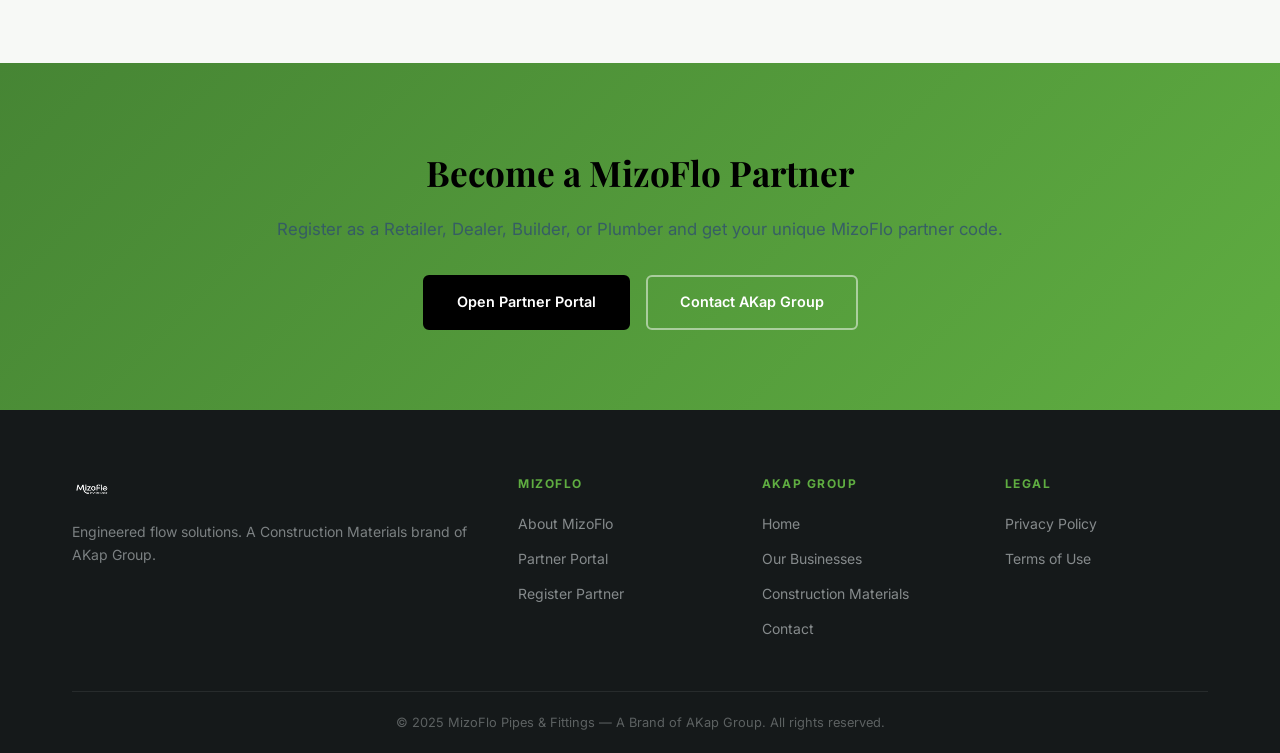
==== commit 6e8ce4b0: "Fix brand-divider span in mizoflo.html" ====
--- a/mizoflo.html
+++ b/mizoflo.html
@@ -17,7 +17,7 @@
       <a href="index.html" class="parent-brand-link" title="AKap Group">
         <img src="images/logo-light.png" alt="AKap Group" class="parent-brand-logo">
       </a>
-      <span class="brand-divider">/</span>
+      <span class="brand-divider"></span>
       <a href="mizoflo.html" class="sub-brand-link" title="MizoFlo Pipes & Fittings">
         <img src="images/mizoflo-logo.png" alt="MizoFlo Pipes &amp; Fittings" class="sub-brand-logo">
       </a>
--- a/style.css
+++ b/style.css
@@ -524,11 +524,16 @@
    ════════════════════════════════════════════════════════════ */
 .dual-brand-logos { display: flex; align-items: center; gap: 14px; }
 .parent-brand-link { display: flex; align-items: center; text-decoration: none; }
-.parent-brand-logo { height: 30px; width: auto; opacity: 0.8; transition: opacity var(--transition); }
+.parent-brand-logo { height: 96px; width: auto; max-width: 264px; object-fit: contain; opacity: 0.8; transition: opacity var(--transition); }
 .parent-brand-link:hover .parent-brand-logo { opacity: 1; }
-.brand-divider { color: var(--silver-dark); font-size: 1.2rem; font-weight: 300; line-height: 1; }
+.brand-divider { width: 1px; height: 40px; background: var(--silver-dark); display: inline-block; }
 .sub-brand-link { display: flex; align-items: center; text-decoration: none; }
-.sub-brand-logo { height: 38px; width: auto; }
+.sub-brand-logo { height: 96px; width: auto; max-width: 264px; object-fit: contain; }
+
+@media (max-width: 768px) {
+  .parent-brand-logo, .sub-brand-logo { height: 67px; max-width: 192px; }
+  .brand-divider { height: 30px; }
+}
 .parent-brand-badge {
   display: inline-flex; align-items: center; gap: 8px;
   font-size: 0.78rem; color: rgba(255,255,255,0.6);
